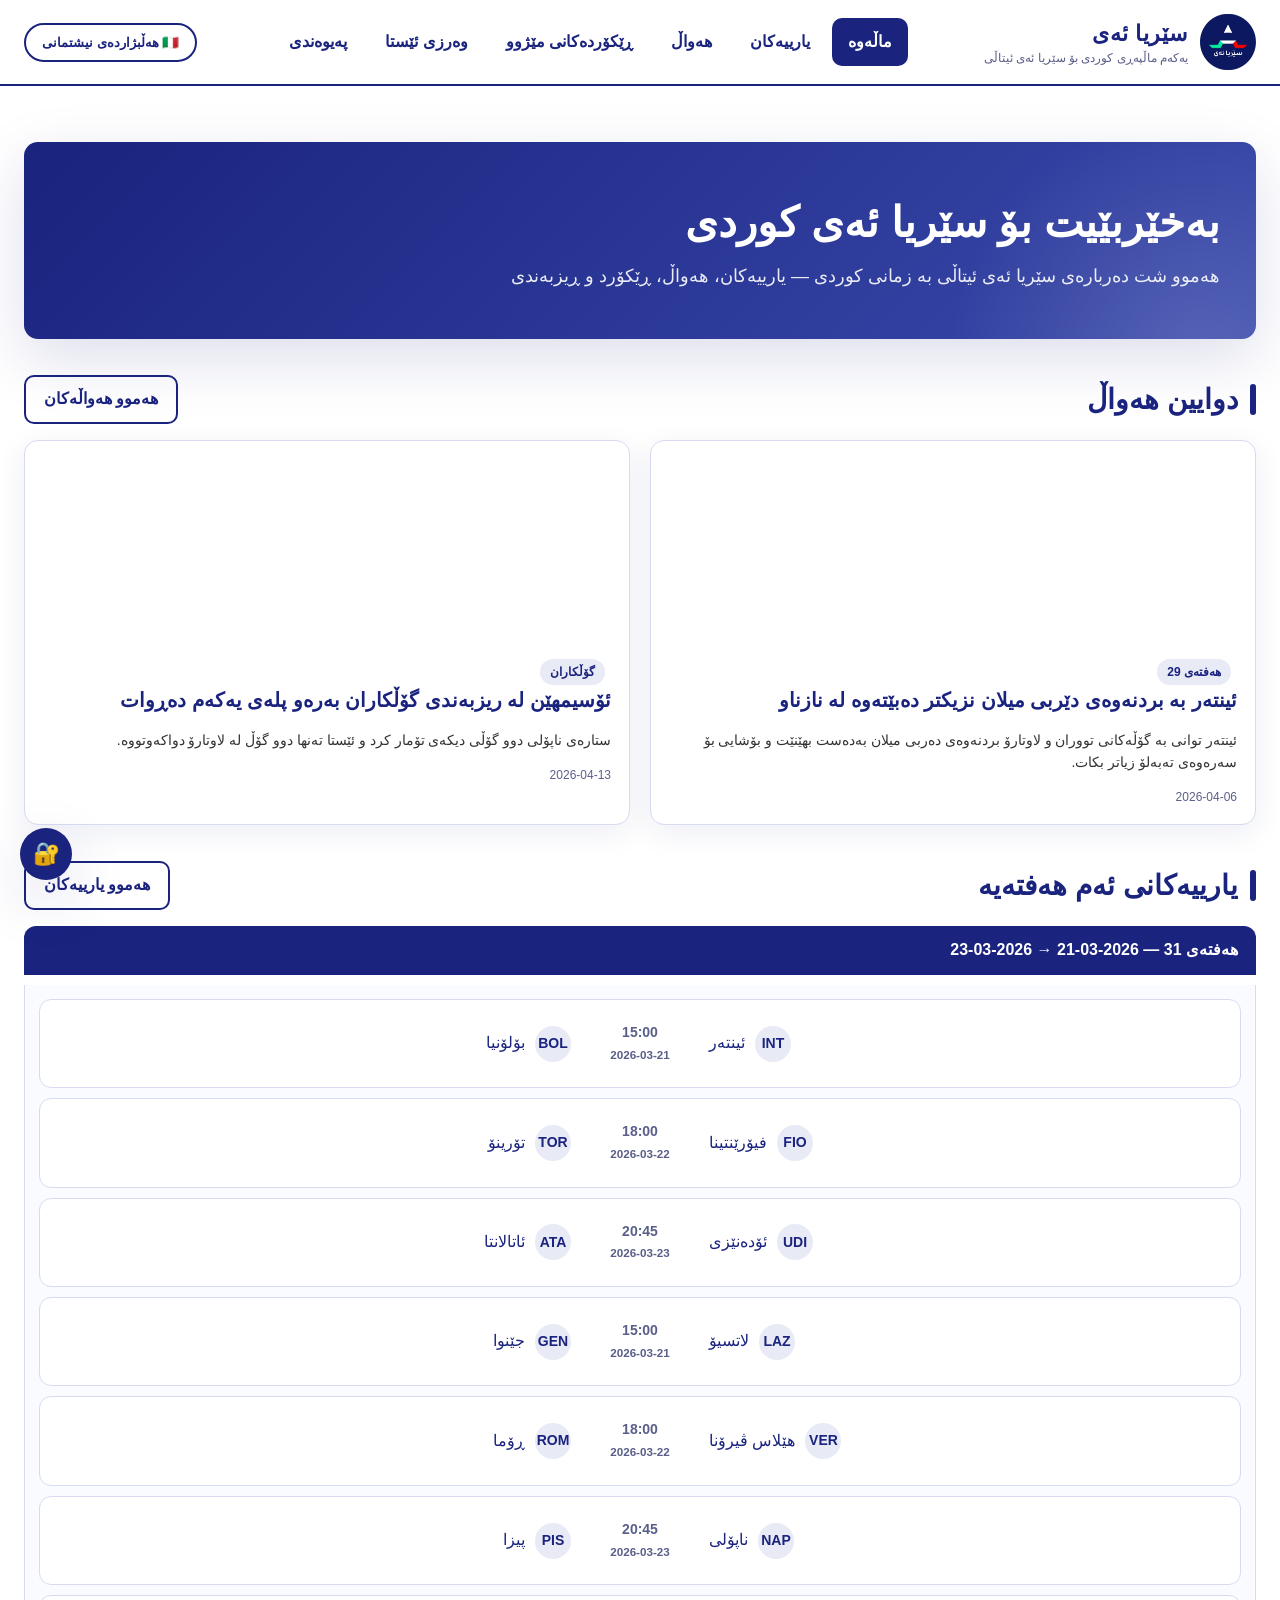
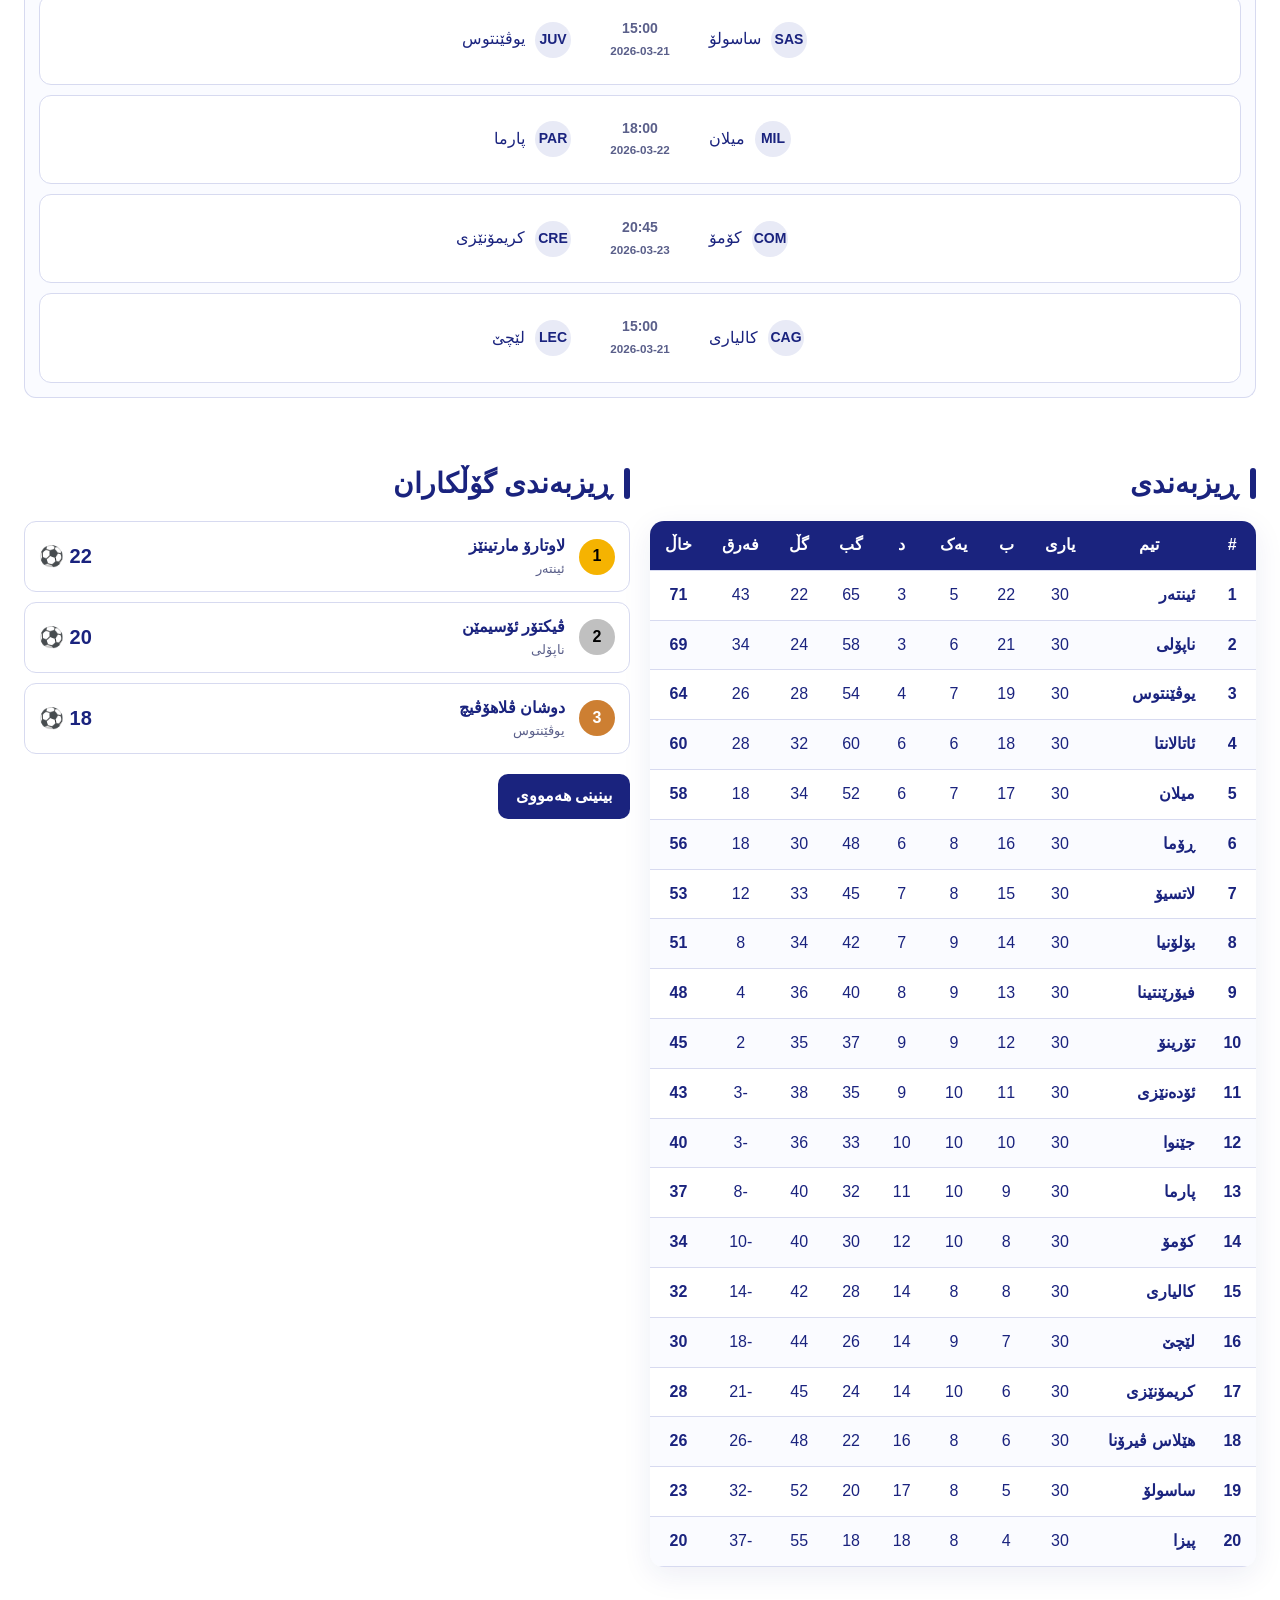
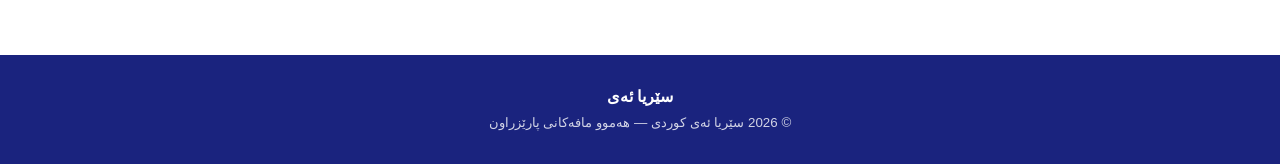
==== index.html @ e67c46a1 "Add files via upload" ====
<!doctype html>
<html lang="ckb" dir="rtl">

<head>
  <meta charset="utf-8">
  <meta name="viewport" content="width=device-width,initial-scale=1">
  <title>سێریا ئەی — ماڵەوە</title>
  <link rel="icon" href="assets/img/seriaa.jpeg">
  <link rel="stylesheet" href="assets/style.css">
</head>

<body>
  <main class="container">
    <section class="hero">
      <h1>بەخێربێیت بۆ سێریا ئەی کوردی</h1>
      <p>هەموو شت دەربارەی سێریا ئەی ئیتاڵی بە زمانی کوردی — یارییەکان، هەواڵ، ڕێکۆرد و ڕیزبەندی</p>
    </section>

    <!-- Latest news -->
    <div class="section-title">
      <h2>دوایین هەواڵ</h2>
      <a class="btn ghost" href="news.html">هەموو هەواڵەکان</a>
    </div>
    <div class="grid cols-2" id="home-news"></div>

    <!-- Fixtures of the week -->
    <div class="section-title">
      <h2>یارییەکانی ئەم هەفتەیە</h2>
      <a class="btn ghost" href="fixtures.html">هەموو یارییەکان</a>
    </div>
    <div id="home-fixtures" style="display:grid;gap:10px"></div>

    <!-- Table + top scorers -->
    <div class="grid cols-2" style="margin-top:28px">
      <div>
        <div class="section-title">
          <h2>ڕیزبەندی</h2>
        </div>
        <div id="home-table"></div>
      </div>
      <div>
        <div class="section-title">
          <h2>ڕیزبەندی گۆڵکاران</h2>
        </div>
        <div id="home-scorers"></div>
        <a class="btn" href="season.html#top-scorers" style="margin-top:10px">بینینی هەمووی</a>
      </div>
    </div>
  </main>

  <script src="assets/firebase-config.js"></script>
  <script src="assets/data.js"></script>
  <script src="assets/script.js"></script>
  <script src="assets/admin.js"></script>
  <script>
    SAApp.init("home").then(() => {
    // Latest 2 news
    const news = (window.SA.news || []).slice(0, 2);
    document.getElementById("home-news").innerHTML = news.map(SAApp.newsCard).join("");
    SAApp.wireNews();

    // Next upcoming or latest week (first week that has any upcoming, else last week)
    const weeks = window.SA.fixtures || [];
    const thisWeek = weeks.find(w => w.matches.some(m => m.status === "upcoming")) || weeks[weeks.length - 1];
    document.getElementById("home-fixtures").innerHTML = thisWeek
      ? `<div class="week-header" style="flex-wrap:wrap;gap:8px">
       <span>هەفتەی ${thisWeek.week} — ${thisWeek.dateRange || ""}</span>
       <span style="display:inline-flex;gap:6px;align-items:center">
         ${window.SA_isAdmin ? SAAdmin.itemButtons("fixtureWeek", { week: thisWeek.week }) : ""}
         ${window.SA_isAdmin ? SAAdmin.addButton("fixtureMatch", { week: thisWeek.week }) : ""}
       </span>
     </div>
     <div class="week-body">${thisWeek.matches.map(SAApp.fixtureCard).join("")}</div>` : "";
    SAApp.wireFixtures();

    // Mini table (top 10)
    const fullTable = SAApp.tableHTML();
    document.getElementById("home-table").innerHTML = fullTable;

    // Top 3 scorers
    const top3 = (window.SA.topScorers || []).slice(0, 3);
    document.getElementById("home-scorers").innerHTML = top3.map((s, i) => `
  <div class="scorer">
    <div class="rank ${['one', 'two', 'three'][i]}">${i + 1}</div>
    <div class="info">
      <div style="font-weight:800">${s.name}</div>
      <div style="color:var(--muted);font-size:13px">${SAApp.teamName(s.team)}</div>
    </div>
    <div class="goals">${s.goals} ⚽</div>
  </div>`).join("");
    });
  </script>
</body>

</html>
---- assets/style.css ----
/* ============ Seria Ay - Kurdish Serie A site ============ */
@font-face {
  font-family: 'IRBL';
  src: url('fonts/ir_bl.ttf') format('truetype');
  font-weight: 100 900;
  font-display: swap;
}

/* Kept available for the logo/headline if needed via class */
@font-face {
  font-family: 'Aria';
  src: url('fonts/Aria-ExtraBold.otf') format('opentype');
  font-weight: 100 900;
  font-display: swap;
}

:root{
  --ink:#1a237e;
  --ink-2:#2a348f;
  --ink-soft:#e8eaf6;
  --bg:#ffffff;
  --muted:#5a5f8a;
  --line:#d7daf0;
  --accent:#1a237e;
  --radius:14px;
  --shadow:0 8px 30px rgba(26,35,126,.08);
  --shadow-lg:0 20px 60px rgba(26,35,126,.15);
}

*{box-sizing:border-box}
html,body{margin:0;padding:0}
html{scroll-behavior:smooth}
body{
  font-family:'IRBL','Aria','Noto Naskh Arabic','Noto Kufi Arabic','Segoe UI',Tahoma,sans-serif;
  background:var(--bg);
  color:var(--ink);
  direction:rtl;
  text-align:right;
  min-height:100vh;
  line-height:1.55;
}
a{color:var(--ink);text-decoration:none}
img{max-width:100%;display:block}
button{font-family:inherit}

/* ---------- Header / Nav ---------- */
.topbar{
  position:sticky;top:0;z-index:50;
  background:rgba(255,255,255,.92);
  backdrop-filter:saturate(1.2) blur(10px);
  border-bottom:2px solid var(--ink);
}
.nav{
  max-width:1280px;margin:0 auto;
  display:flex;align-items:center;justify-content:space-between;
  gap:16px;padding:14px 24px;
}
.brand{display:flex;align-items:center;gap:12px}
.brand img{height:56px;width:56px;border-radius:12px;background:#000}
.brand .title{font-size:22px;font-weight:800;letter-spacing:.5px}
.brand .sub{font-size:12px;color:var(--muted);margin-top:-2px}

.menu{display:flex;gap:6px;flex-wrap:wrap}
.menu a{
  padding:10px 14px;border-radius:10px;font-weight:700;
  transition:all .2s;
  border:2px solid transparent;
}
.menu a:hover{background:var(--ink-soft)}
.menu a.active{background:var(--ink);color:#fff}
.nat-toggle{
  padding:10px 16px;border-radius:999px;border:2px solid var(--ink);
  background:#fff;color:var(--ink);font-weight:800;cursor:pointer;
  transition:all .2s;
}
.nat-toggle:hover{background:var(--ink);color:#fff}
body.national-mode .nat-toggle{background:var(--ink);color:#fff}
body.national-mode .menu a.active{background:#009246;border-color:#009246}

/* ---------- Layout ---------- */
.container{max-width:1280px;margin:0 auto;padding:28px 24px}
.hero{
  background:linear-gradient(135deg,var(--ink) 0%,#3949ab 100%);
  color:#fff;border-radius:var(--radius);
  padding:48px 36px;margin:28px 0;
  box-shadow:var(--shadow-lg);
  position:relative;overflow:hidden;
}
.hero::before{
  content:"";position:absolute;inset:-40% -20% auto auto;width:600px;height:600px;
  background:radial-gradient(circle,rgba(255,255,255,.15),transparent 60%);
}
.hero h1{font-size:42px;margin:0 0 8px;font-weight:900}
.hero p{margin:0;opacity:.9;font-size:18px}

.grid{display:grid;gap:20px}
.grid.cols-2{grid-template-columns:repeat(2,1fr)}
.grid.cols-3{grid-template-columns:repeat(3,1fr)}
.grid.cols-4{grid-template-columns:repeat(4,1fr)}
@media (max-width:900px){
  .grid.cols-2,.grid.cols-3,.grid.cols-4{grid-template-columns:1fr}
}

.section-title{
  display:flex;align-items:center;justify-content:space-between;
  margin:36px 0 16px;
}
.section-title h2{font-size:28px;font-weight:900;margin:0;position:relative;padding-right:18px}
.section-title h2::before{
  content:"";position:absolute;right:0;top:6px;bottom:6px;width:6px;border-radius:4px;background:var(--ink);
}
.btn{
  display:inline-block;padding:10px 18px;border-radius:10px;
  background:var(--ink);color:#fff;font-weight:800;border:none;cursor:pointer;
  transition:transform .15s, box-shadow .15s;
}
.btn:hover{transform:translateY(-2px);box-shadow:var(--shadow)}
.btn.ghost{background:#fff;color:var(--ink);border:2px solid var(--ink)}

/* ---------- Cards ---------- */
.card{
  background:#fff;border:1px solid var(--line);border-radius:var(--radius);
  padding:18px;box-shadow:var(--shadow);transition:transform .2s, box-shadow .2s;
}
.card:hover{transform:translateY(-3px);box-shadow:var(--shadow-lg)}
.card h3{margin:0 0 6px;font-size:18px}
.card .meta{color:var(--muted);font-size:13px}

/* News cards */
.news-card{overflow:hidden;padding:0;cursor:pointer}
.news-card .img{
  height:200px;background:linear-gradient(135deg,#1a237e,#3949ab);
  background-size:cover;background-position:center;
}
.news-card .body{padding:18px}
.news-card h3{font-size:20px;margin:0 0 8px}
.news-card .excerpt{color:#333;font-size:14px}
.news-card .date{color:var(--muted);font-size:12px;margin-top:10px}

/* Fixture */
.fixture{
  display:grid;grid-template-columns:1fr auto 1fr;align-items:center;gap:14px;
  padding:14px 18px;background:#fff;border:1px solid var(--line);border-radius:12px;
  cursor:pointer;transition:all .2s;
}
.fixture:hover{border-color:var(--ink);box-shadow:var(--shadow)}
.fixture .team{display:flex;align-items:center;gap:10px}
.fixture .team.home{justify-content:flex-start;flex-direction:row-reverse}
.fixture .team.away{justify-content:flex-start}
.fixture .crest{
  width:36px;height:36px;border-radius:50%;background:var(--ink-soft);
  display:grid;place-items:center;font-weight:900;color:var(--ink);font-size:14px;
}
.fixture .score{
  min-width:110px;text-align:center;font-weight:900;font-size:20px;
  background:var(--ink-soft);padding:8px 12px;border-radius:10px;
}
.fixture .score.upcoming{background:transparent;color:var(--muted);font-size:14px;font-weight:700}

/* Week group */
.week{margin-bottom:28px}
.week-header{
  background:var(--ink);color:#fff;padding:12px 18px;border-radius:12px 12px 0 0;
  font-weight:800;display:flex;justify-content:space-between;align-items:center;
}
.week-body{border:1px solid var(--line);border-top:none;border-radius:0 0 12px 12px;padding:14px;display:grid;gap:10px;background:#fafbff}

/* Table */
.table{width:100%;border-collapse:collapse;background:#fff;border-radius:var(--radius);overflow:hidden;box-shadow:var(--shadow)}
.table th,.table td{padding:12px 14px;text-align:center;border-bottom:1px solid var(--line)}
.table th{background:var(--ink);color:#fff;font-weight:800}
.table tr:nth-child(even) td{background:#fafbff}
.table tr:hover td{background:var(--ink-soft)}
.table .team-cell{text-align:right;font-weight:700}
.table td.pos{font-weight:900;color:var(--ink)}

/* Records grid */
.record{
  background:linear-gradient(135deg,#fff,#f3f4ff);
  border:1px solid var(--line);border-radius:var(--radius);padding:22px;text-align:center;
  transition:transform .2s;
}
.record:hover{transform:translateY(-4px)}
.record .label{color:var(--muted);font-size:14px;margin-bottom:6px}
.record .value{font-size:34px;font-weight:900;color:var(--ink);line-height:1}
.record .name{font-weight:700;margin-top:6px}

/* Scorer list */
.scorer{display:flex;align-items:center;gap:14px;padding:12px 14px;background:#fff;border:1px solid var(--line);border-radius:12px;margin-bottom:10px}
.scorer .rank{
  width:36px;height:36px;border-radius:50%;display:grid;place-items:center;
  background:var(--ink);color:#fff;font-weight:900;
}
.scorer .rank.one{background:#f5b301;color:#000}
.scorer .rank.two{background:#c0c0c0;color:#000}
.scorer .rank.three{background:#cd7f32}
.scorer .info{flex:1}
.scorer .goals{font-weight:900;color:var(--ink);font-size:20px}

/* Modal */
.modal-back{
  position:fixed;inset:0;background:rgba(10,14,50,.5);
  display:none;align-items:center;justify-content:center;z-index:100;padding:20px;
}
.modal-back.show{display:flex}
.modal{
  background:#fff;border-radius:var(--radius);max-width:720px;width:100%;
  max-height:86vh;overflow:auto;box-shadow:var(--shadow-lg);
  animation:pop .2s ease;
}
@keyframes pop{from{transform:scale(.96);opacity:0}to{transform:scale(1);opacity:1}}
.modal-head{padding:22px;background:var(--ink);color:#fff;display:flex;justify-content:space-between;align-items:center;border-radius:14px 14px 0 0}
.modal-head h3{margin:0}
.modal-close{background:transparent;border:none;color:#fff;font-size:26px;cursor:pointer}
.modal-body{padding:22px}
.lineup{display:grid;grid-template-columns:1fr 1fr;gap:20px;margin-top:14px}
.lineup h4{margin:0 0 8px;color:var(--ink)}
.lineup ul{margin:0;padding:0;list-style:none}
.lineup li{padding:6px 10px;background:var(--ink-soft);border-radius:6px;margin-bottom:4px;font-size:14px}

/* Season switcher */
.season-switch{display:flex;gap:8px;flex-wrap:wrap;margin-bottom:20px}
.season-switch button{
  padding:10px 18px;border-radius:10px;border:2px solid var(--line);background:#fff;color:var(--ink);
  font-weight:800;cursor:pointer;transition:all .2s;
}
.season-switch button.active{background:var(--ink);color:#fff;border-color:var(--ink)}

/* Chips */
.chip{display:inline-block;padding:4px 10px;border-radius:999px;background:var(--ink-soft);color:var(--ink);font-size:12px;font-weight:700;margin-inline-start:6px}

/* National mode overrides: use Italian tricolor accent */
body.national-mode{background:#fff}
body.national-mode .topbar{border-bottom-color:#009246}
body.national-mode .menu a.active{background:linear-gradient(90deg,#009246 0 33%,#fff 33% 66%,#ce2b37 66% 100%);color:#000;text-shadow:0 0 2px #fff}
body.national-mode .hero{background:linear-gradient(135deg,#009246 0%,#0e6b3a 100%)}
body.national-mode .section-title h2::before{background:#009246}
body.national-mode .btn{background:#009246}

/* Admin */
#admin-panel{
  position:fixed;bottom:20px;left:20px;z-index:80;background:#fff;border:2px solid var(--ink);
  border-radius:12px;padding:12px;box-shadow:var(--shadow-lg);max-width:340px;font-size:13px;display:none;
}
#admin-panel.open{display:block}
#admin-panel textarea{width:100%;height:120px;font-family:monospace;font-size:12px;direction:ltr;text-align:left}
.admin-fab{
  position:fixed;bottom:20px;left:20px;z-index:79;width:52px;height:52px;border-radius:50%;
  background:var(--ink);color:#fff;border:none;font-size:22px;cursor:pointer;box-shadow:var(--shadow-lg);
}

/* Footer */
footer{margin-top:60px;padding:30px 24px;background:var(--ink);color:#fff;text-align:center}
footer small{opacity:.8}

/* ---------- Mobile navigation ---------- */
.nav-burger{
  display:none;background:transparent;border:2px solid var(--ink);color:var(--ink);
  font-size:22px;width:44px;height:44px;border-radius:10px;cursor:pointer;font-weight:900;
}
.nat-toggle-mobile{display:none}

/* ============ MOBILE RESPONSIVE ============ */
@media (max-width:820px){
  .nav{padding:10px 14px;gap:10px;flex-wrap:wrap}
  .brand img{height:42px;width:42px;border-radius:10px}
  .brand .title{font-size:16px}
  .brand .sub{font-size:10px}

  .nav-burger{display:inline-flex;align-items:center;justify-content:center}
  .nat-toggle-desktop{display:none}
  .nat-toggle-mobile{display:inline-block;width:100%;margin-top:8px}

  .menu{
    display:none;flex-basis:100%;flex-direction:column;gap:4px;
    padding:10px 0 4px;border-top:1px solid var(--line);margin-top:8px;
  }
  .menu.open{display:flex}
  .menu a{padding:12px 14px;border-radius:8px;text-align:right}

  .container{padding:16px 14px}
  .hero{padding:28px 20px;margin:16px 0;border-radius:14px}
  .hero h1{font-size:26px}
  .hero p{font-size:14px}

  .section-title{margin:24px 0 12px}
  .section-title h2{font-size:20px;padding-right:14px}

  .grid{gap:14px}

  /* Fixture: keep horizontal but tighten */
  .fixture{
    grid-template-columns:1fr auto 1fr;gap:8px;padding:12px 10px;font-size:13px;
  }
  .fixture .team{gap:6px;font-size:13px}
  .fixture .team span:not(.crest){
    overflow:hidden;text-overflow:ellipsis;white-space:nowrap;max-width:90px;
  }
  .fixture .crest{width:30px;height:30px;font-size:11px}
  .fixture .score{min-width:72px;font-size:16px;padding:6px 8px}
  .fixture .score.upcoming{font-size:12px}
  .fixture .score.upcoming small{font-size:10px}

  .week-header{padding:10px 14px;font-size:14px}
  .week-body{padding:10px;gap:8px}

  /* Table: scroll horizontally */
  .table-wrap{overflow-x:auto;-webkit-overflow-scrolling:touch}
  .table{font-size:12px;min-width:520px}
  .table th,.table td{padding:8px 6px}

  /* Cards */
  .card{padding:14px;border-radius:12px}
  .card h3{font-size:16px}

  .news-card .img{height:160px}
  .news-card .body{padding:14px}
  .news-card h3{font-size:17px}
  .news-card .excerpt{font-size:13px}

  /* Records */
  .record{padding:16px 12px}
  .record .value{font-size:26px}
  .record .label{font-size:12px}

  /* Scorer row */
  .scorer{padding:10px 12px;gap:10px}
  .scorer .rank{width:30px;height:30px;font-size:13px}
  .scorer .goals{font-size:16px}

  /* Modal */
  .modal-back{padding:10px;align-items:flex-start;padding-top:30px}
  .modal{max-height:92vh;border-radius:12px}
  .modal-head{padding:16px;border-radius:12px 12px 0 0}
  .modal-head h3{font-size:17px}
  .modal-body{padding:16px}
  .lineup{grid-template-columns:1fr;gap:14px}

  /* Buttons & forms */
  .btn{padding:10px 14px;font-size:14px}
  .season-switch{gap:6px}
  .season-switch button{padding:8px 12px;font-size:13px}

  /* Admin fab & panel */
  .admin-fab{width:46px;height:46px;font-size:18px;bottom:14px;left:14px}
  #admin-panel{bottom:14px;left:14px;right:14px;max-width:none}

  /* News detail page */
  #news-article #n-img{height:220px !important}
  #news-article h1{font-size:22px}
  #news-article p{font-size:15px !important}
}

/* ============ VERY SMALL PHONES ============ */
@media (max-width:420px){
  .brand .sub{display:none}
  .brand .title{font-size:14px}
  .hero h1{font-size:22px}
  .hero{padding:22px 16px}
  .fixture{padding:10px 8px}
  .fixture .team span:not(.crest){max-width:70px;font-size:12px}
  .fixture .crest{width:26px;height:26px;font-size:10px}
  .fixture .score{min-width:60px;font-size:14px}
  .news-card .img{height:140px}
  .section-title h2{font-size:18px}
}
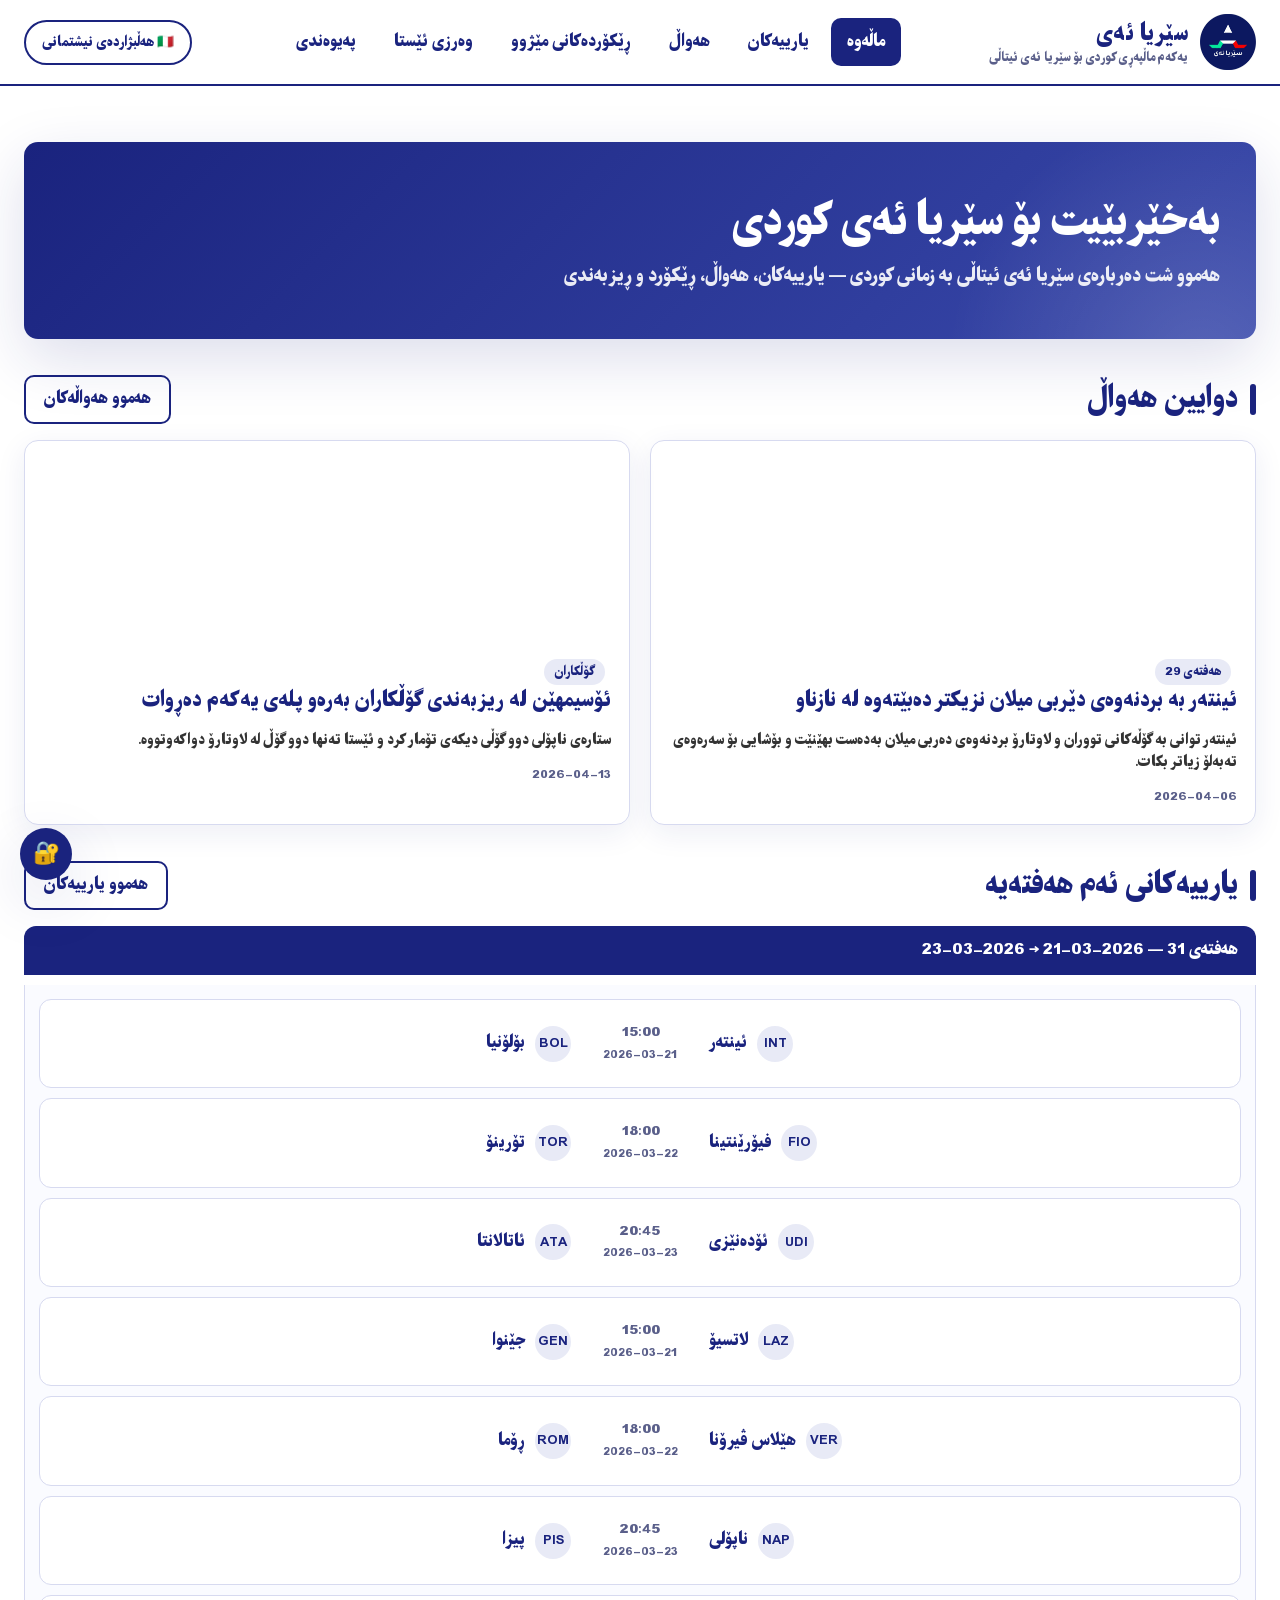
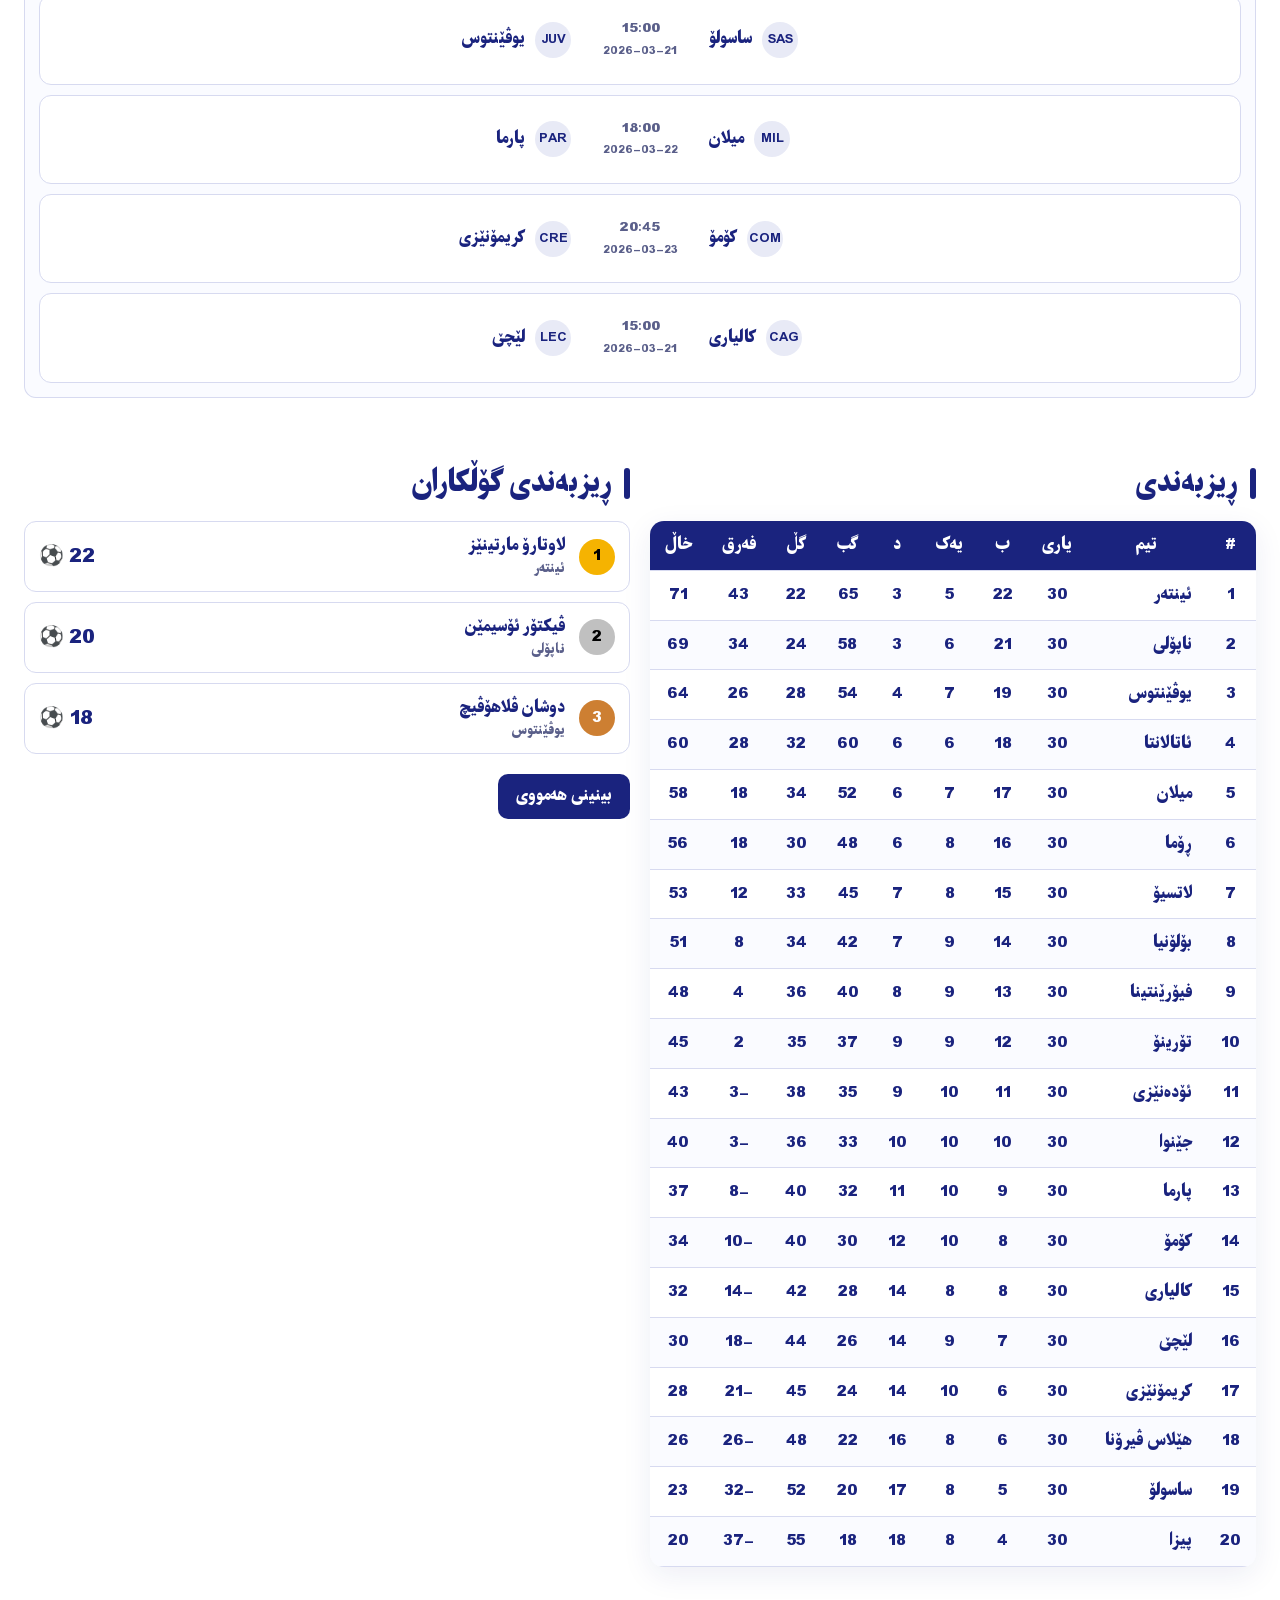
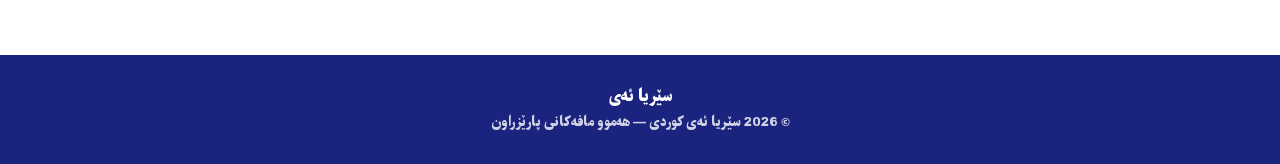
==== commit 04c49c71: "Update index.html" ====
--- a/index.html
+++ b/index.html
@@ -31,7 +31,7 @@
     <div id="home-fixtures" style="display:grid;gap:10px"></div>
 
     <!-- Table + top scorers -->
-    <div class="grid cols-2" style="margin-top:28px">
+    <div class="grid cols-2" id="home-bottom" style="margin-top:28px">
       <div>
         <div class="section-title">
           <h2>ڕیزبەندی</h2>
@@ -92,4 +92,4 @@
   </script>
 </body>
 
-</html>+</html>
--- a/assets/style.css
+++ b/assets/style.css
@@ -28,7 +28,7 @@
 }
 
 *{box-sizing:border-box}
-html,body{margin:0;padding:0}
+html,body{margin:0;padding:0;overflow-x:hidden}
 html{scroll-behavior:smooth}
 body{
   font-family:'IRBL','Aria','Noto Naskh Arabic','Noto Kufi Arabic','Segoe UI',Tahoma,sans-serif;
@@ -346,9 +346,12 @@
   #admin-panel{bottom:14px;left:14px;right:14px;max-width:none}
 
   /* News detail page */
-  #news-article #n-img{height:220px !important}
+  #news-article #n-img{max-height:220px !important}
   #news-article h1{font-size:22px}
   #news-article p{font-size:15px !important}
+
+  /* Home page bottom grid: stack table and scorers */
+  #home-bottom{grid-template-columns:1fr !important}
 }
 
 /* ============ VERY SMALL PHONES ============ */
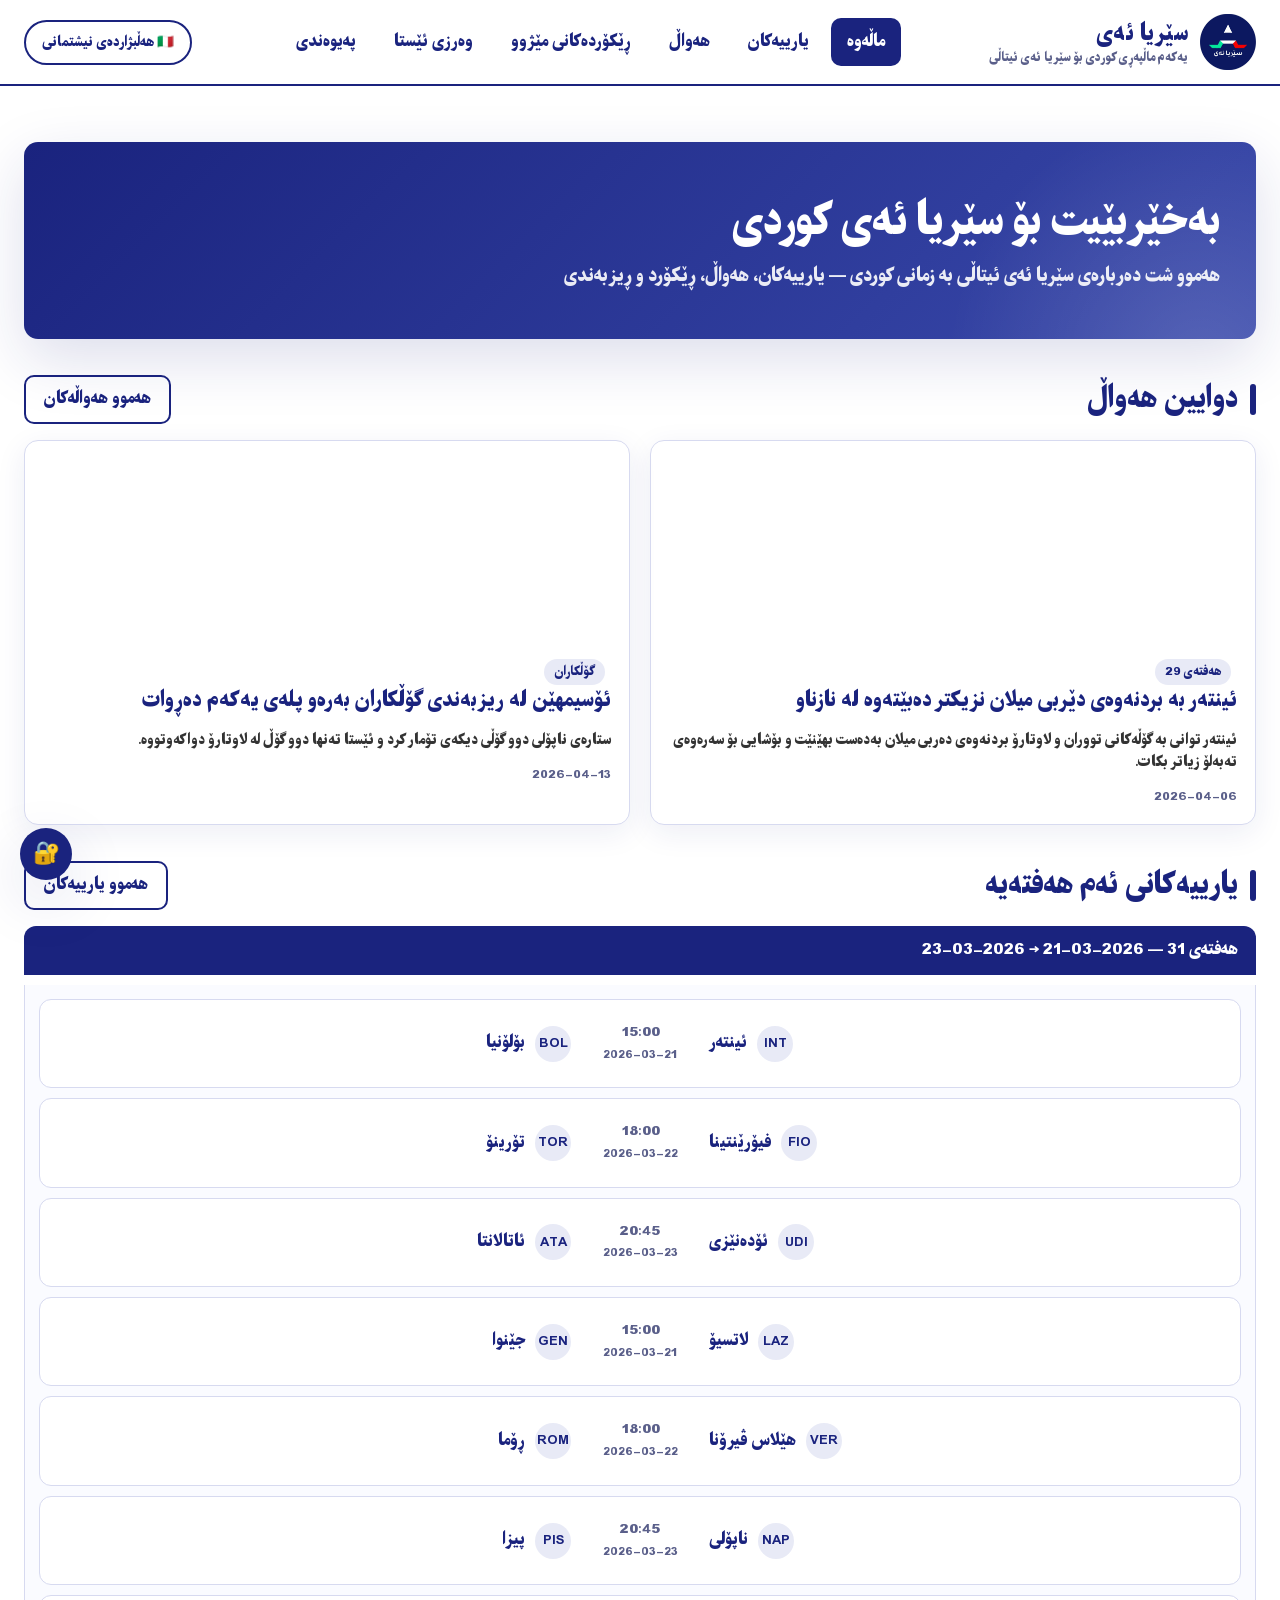
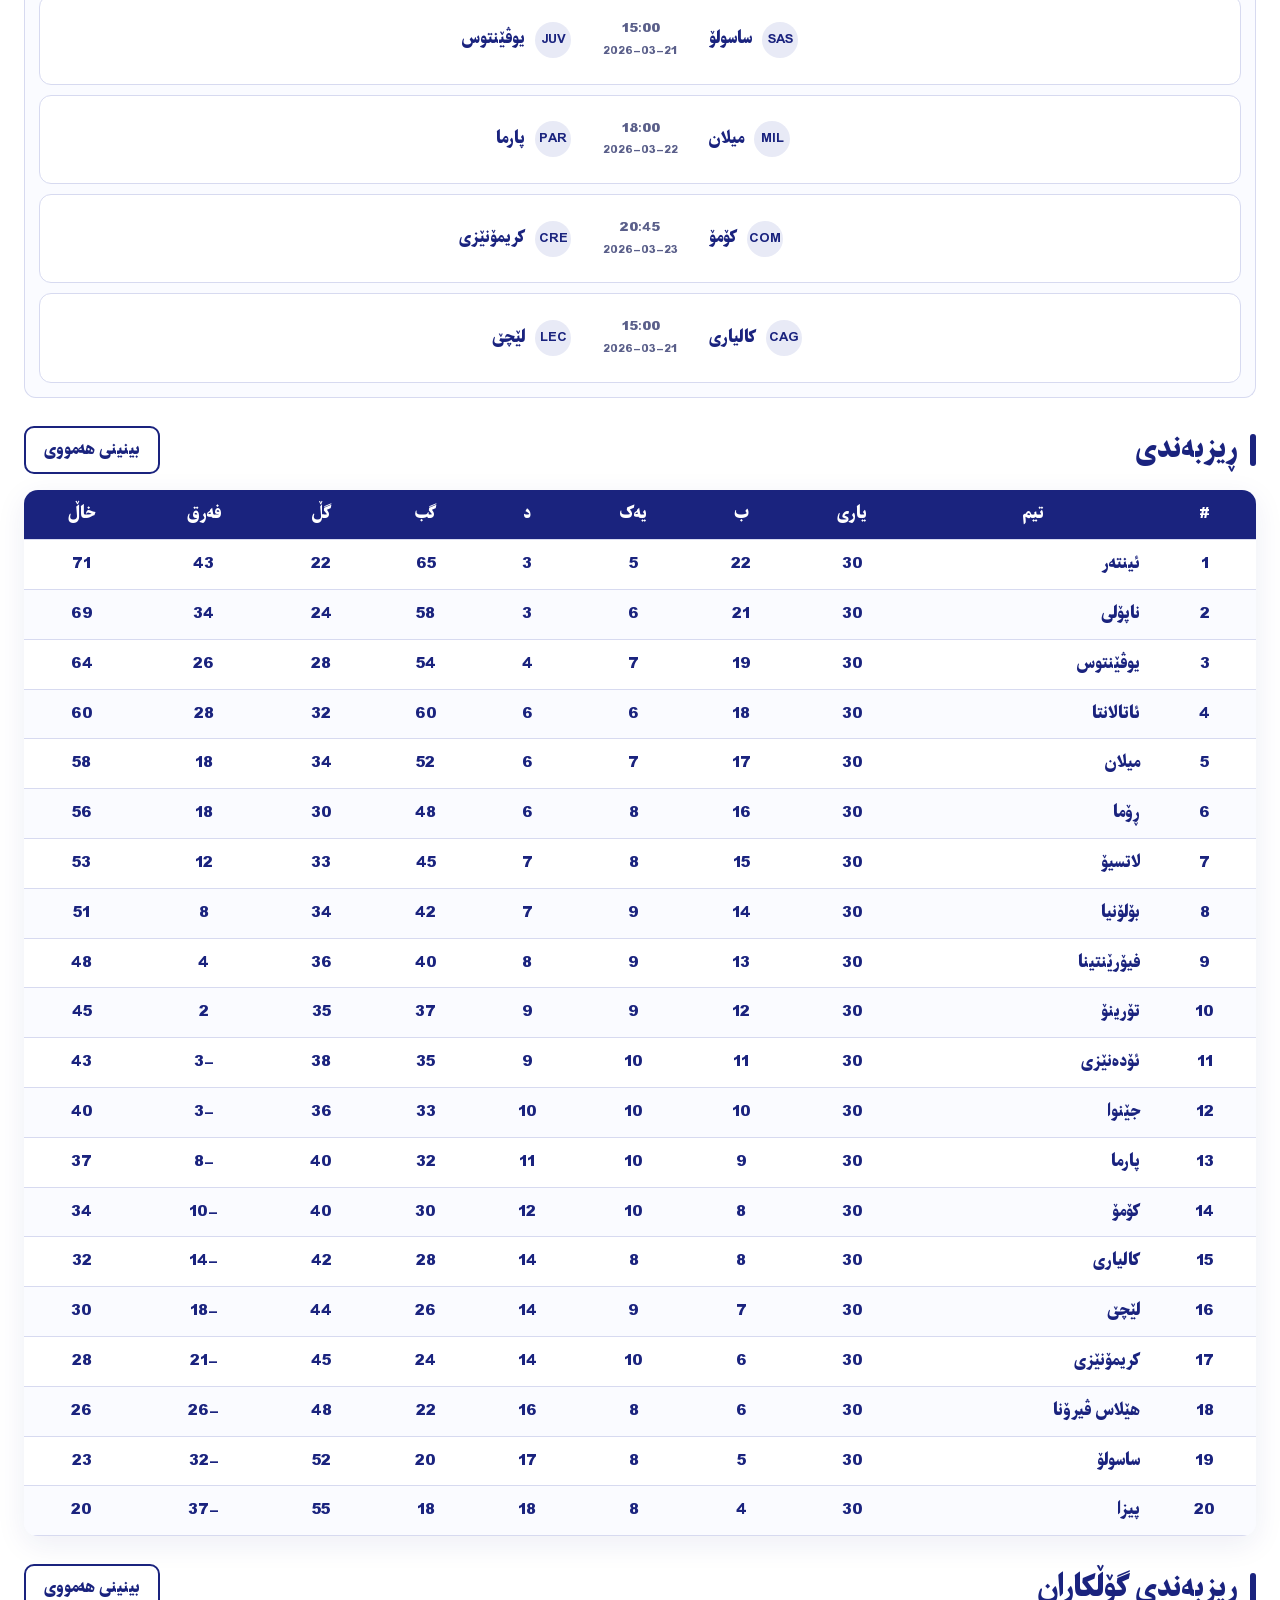
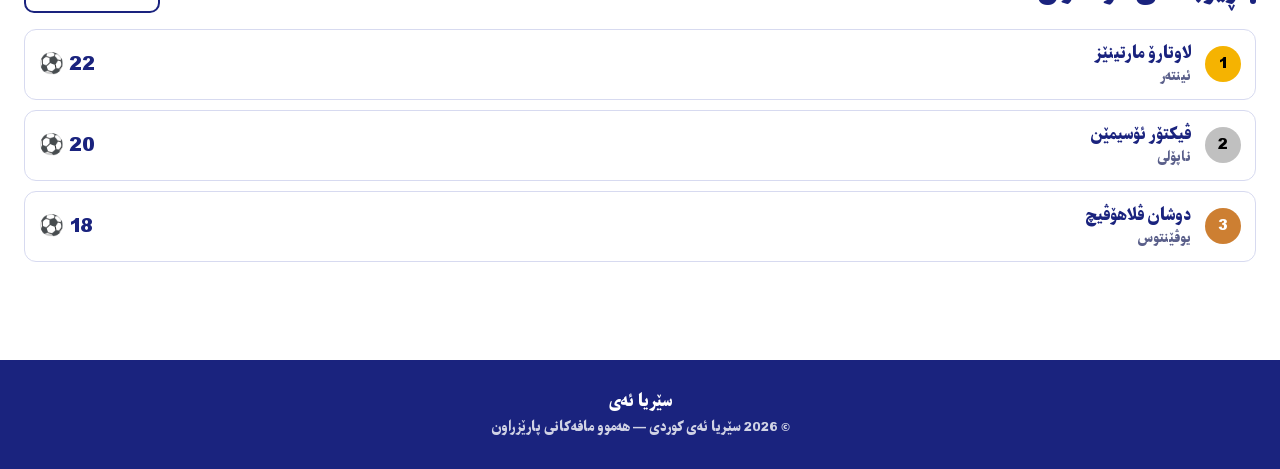
==== commit 382e2280: "Update index.html" ====
--- a/index.html
+++ b/index.html
@@ -30,22 +30,19 @@
     </div>
     <div id="home-fixtures" style="display:grid;gap:10px"></div>
 
-    <!-- Table + top scorers -->
-    <div class="grid cols-2" id="home-bottom" style="margin-top:28px">
-      <div>
-        <div class="section-title">
-          <h2>ڕیزبەندی</h2>
-        </div>
-        <div id="home-table"></div>
-      </div>
-      <div>
-        <div class="section-title">
-          <h2>ڕیزبەندی گۆڵکاران</h2>
-        </div>
-        <div id="home-scorers"></div>
-        <a class="btn" href="season.html#top-scorers" style="margin-top:10px">بینینی هەمووی</a>
-      </div>
+    <!-- Table -->
+    <div class="section-title" style="margin-top:28px">
+      <h2>ڕیزبەندی</h2>
+      <a class="btn ghost" href="season.html">بینینی هەمووی</a>
     </div>
+    <div id="home-table"></div>
+
+    <!-- Top scorers -->
+    <div class="section-title" style="margin-top:28px">
+      <h2>ڕیزبەندی گۆڵکاران</h2>
+      <a class="btn ghost" href="season.html#top-scorers">بینینی هەمووی</a>
+    </div>
+    <div id="home-scorers"></div>
   </main>
 
   <script src="assets/firebase-config.js"></script>
--- a/assets/style.css
+++ b/assets/style.css
@@ -352,6 +352,9 @@
 
   /* Home page bottom grid: stack table and scorers */
   #home-bottom{grid-template-columns:1fr !important}
+  /* Ensure table scrolls properly on mobile */
+  #home-table .table-wrap{overflow-x:auto;-webkit-overflow-scrolling:touch;margin:0 -14px;padding:0 14px}
+  #home-table .table{min-width:520px}
 }
 
 /* ============ VERY SMALL PHONES ============ */
